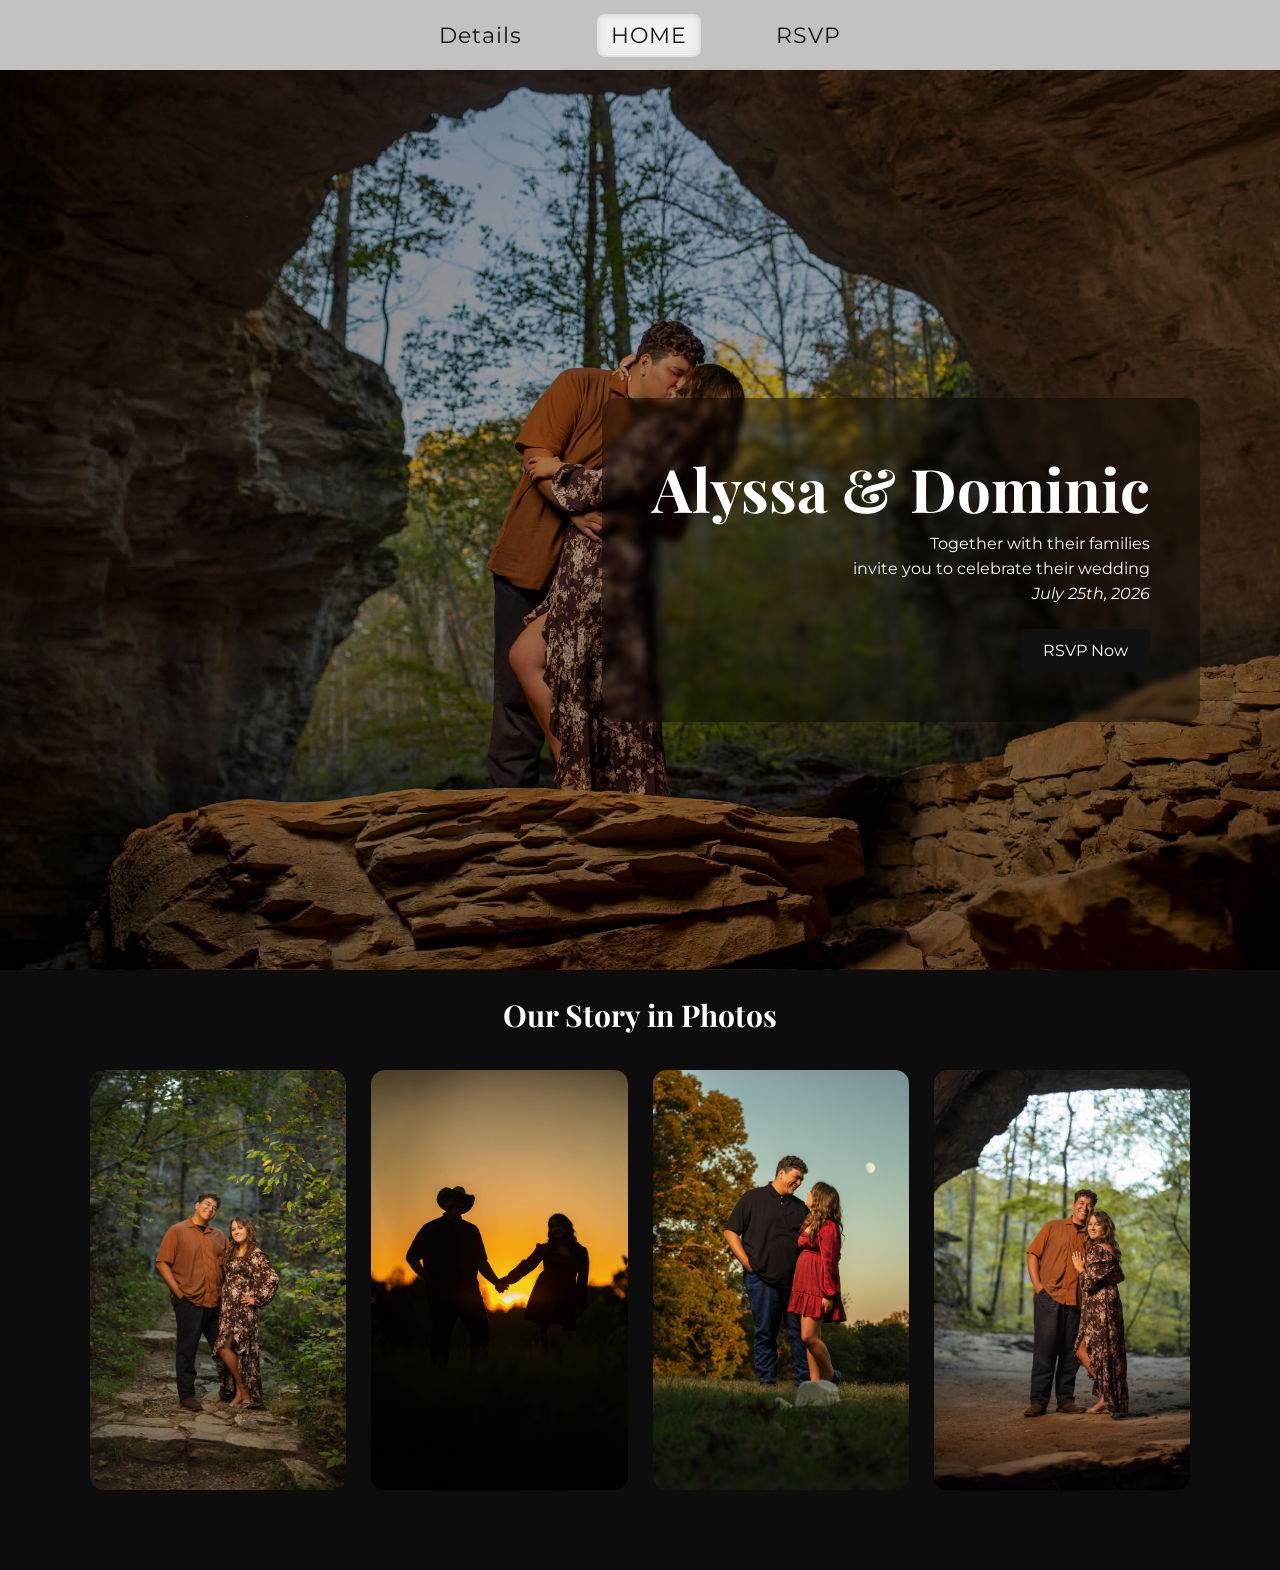
==== index.html @ 635eee93 "add full wedding site files" ====
<!DOCTYPE html>
<html lang="en">
<head>
  <meta charset="UTF-8">
  <link href="https://fonts.googleapis.com/css2?family=Playfair+Display:wght@400;600&family=Montserrat:wght@300;400;500&display=swap" rel="stylesheet">
  <title>Alyssa & Dominic</title>
  <link rel="stylesheet" href="styles.css">
</head>
<body>

  <nav class="navbar">
    <a href="details.html">Details</a>
    <a href="index.html" class="active">HOME</a>
    <a href="rsvp.html">RSVP</a>
  </nav>

  <!-- HERO -->
  <header class="hero">
    <div class="hero-overlay">
      <h1>Alyssa & Dominic</h1>
      <p>Together with their families</p>
      <p>invite you to celebrate their wedding</p>
      <p class="date">July 25th, 2026</p>
      <a class="btn" href="rsvp.html">RSVP Now</a>
    </div>
  </header>



  <!-- PHOTO GALLERY -->
  <section class="gallery">
    <h2>Our Story in Photos</h2>

    <div class="grid">
      <img src="forest engage.jpg" onclick="openLightbox(0)">
      <img src="silhouette.jpg" onclick="openLightbox(1)">
      <img src="moon.jpg" onclick="openLightbox(2)">
      <img src="cave engage.jpg" onclick="openLightbox(3)">
    </div>

  </section>
<div id="lightbox" onclick="closeLightbox()">
  <img id="lightbox-img">
</div>

<div id="lightbox" onclick="closeLightbox()">

  <span class="arrow left" onclick="event.stopPropagation(); changeImage(-1)">&#10094;</span>

  <img id="lightbox-img">

  <span class="arrow right" onclick="event.stopPropagation(); changeImage(1)">&#10095;</span>

</div>
</body>
</html>

<script>
const images = [
  "forest engage.jpg",
  "silhouette.jpg",
  "moon.jpg",
  "cave engage.jpg"
];

let currentIndex = 0;

function openLightbox(index) {
  currentIndex = index;

  const lightbox = document.getElementById("lightbox");
  const img = document.getElementById("lightbox-img");

  img.src = images[currentIndex];
  lightbox.style.display = "flex";

  setTimeout(() => {
    lightbox.classList.add("active");
  }, 10);
}

function closeLightbox() {
  const lightbox = document.getElementById("lightbox");

  lightbox.classList.remove("active");

  setTimeout(() => {
    lightbox.style.display = "none";
  }, 200);
}

function changeImage(direction) {
  currentIndex += direction;

  if (currentIndex < 0) {
    currentIndex = images.length - 1;
  } else if (currentIndex >= images.length) {
    currentIndex = 0;
  }

  const img = document.getElementById("lightbox-img");
  img.src = images[currentIndex];
}
</script>
---- styles.css ----
/* =========================
   GLOBAL STYLES
========================= */

body {
  margin: 0;
  padding-top: 70px;
  font-family: "Montserrat", sans-serif;
  background: #0d0d0d;
  color: #111;
}

/* subtle paper texture */
body::before {
  content: "";
  position: fixed;
  inset: 0;
  background-image: url("https://www.transparenttextures.com/patterns/paper-fibers.png");
  opacity: 0.12;
  pointer-events: none;
  z-index: -1;
}

h1,
h2 {
  font-family: "Playfair Display", serif;
}

/* =========================
   NAVBAR
========================= */

.navbar {
  height: 70px;
  display: flex;
  justify-content: center;
  align-items: center;
  gap: 75px;
  padding: 8px 14px;
  background: rgba(255,255,255,0.75);
  backdrop-filter: blur(8px);
  position: fixed;
  width: 100%;
  top: 0;
  z-index: 100;
  box-sizing: border-box;
}

.navbar a {
  text-decoration: none;
  color: #111;
  font-size: 22px;
  font-weight: 400;
  letter-spacing: 1px;
  transition: opacity 0.2s ease;
  position: relative;
}

.navbar a.active::after {
  content: "";
  position: absolute;
  left: 10%;
  bottom: 2px;
  width: 80%;
  height: 1px;
  background: #fff;
}

.navbar a:hover {
  opacity: 0.6;
  text-decoration: none;
}

.logo {
  font-weight: 600;
  font-size: 18px;
}

/* =========================
   HERO SECTION
========================= */

.hero {
  height: 100vh;
  padding-top: 80px;
  box-sizing: border-box;

  background:
    linear-gradient(rgba(0,0,0,0.35), rgba(0,0,0,0.35)),
    url("kiss\ engage.jpg");

  background-size: cover;
  background-position: center;

  display: flex;
  align-items: center;
  text-align: center;
  justify-content: flex-end;
  padding-right: 80px;
}

.hero-overlay {
  background: rgba(0,0,0,0.35);
  padding: 50px;
  border-radius: 14px;
  backdrop-filter: blur(3px);
  text-align: right;
}

.hero h1,
.hero p,
.date {
  color: white;
}

.hero h1 {
  font-size: 60px;
  margin: 0;
  color: #ffffff;
}

.hero p {
  margin: 6px 0;
  color: #ffffff;
}

.date {
  font-style: italic;
  color: #666;
}

/* =========================
   BUTTONS
========================= */

.btn {
  display: inline-block;
  margin-top: 20px;
  padding: 12px 22px;
  background: #111;
  color: white;
  text-decoration: none;
  border-radius: 6px;
  transition: background 0.2s ease;
}

.btn:hover {
  background: #333;
  text-decoration: none;
}

/* =========================
   INTRO SECTION
========================= */

.intro {
  padding: 40px 20px;
  text-align: center;
  animation: fadeIn 1s ease-out;
}

.intro p {
  max-width: 700px;
  margin: auto;
  line-height: 1.7;
  color: #444;
}

/* =========================
   PAGE LAYOUT
========================= */

.page {
  padding-top: 120px;
  display: flex;
  justify-content: center;
}

/* =========================
   CARDS
========================= */

.card {
  background: white;
  padding: 40px;
  width: 400px;
  border-radius: 14px;
  box-shadow: 0 8px 30px rgba(0,0,0,0.08);
  text-align: center;
  animation: fadeIn 1s ease-out;
}

.card.wide {
  width: 700px;
  text-align: left;
}

.card h1 {
  margin-bottom: 10px;
}

.card h2 {
  margin-top: 30px;
  color: #111;
}

.card p {
  color: #444;
  line-height: 1.7;
}

.subtitle {
  font-style: italic;
  color: #666;
}

.card ul {
  padding-left: 20px;
  line-height: 1.8;
}

/* =========================
   FORMS
========================= */

.card form {
  display: flex;
  flex-direction: column;
  gap: 10px;
  text-align: left;
}

.card input,
.card select {
  padding: 12px;
  border: 1px solid #ddd;
  border-radius: 6px;
  font-family: inherit;
  font-size: 14px;
}

.card button {
  margin-top: 10px;
  padding: 12px;
  background: #111;
  color: white;
  border: none;
  border-radius: 6px;
  cursor: pointer;
  transition: background 0.2s ease;
}

.card button:hover {
  background: #333;
}

#status {
  margin-top: 10px;
  color: #666;
  font-size: 14px;
}

/* =========================
   DIVIDERS
========================= */

hr {
  border: none;
  border-top: 1px solid #eee;
  margin: 25px 0;
}

/* =========================
   LINKS
========================= */

a {
  color: #111;
}

a:hover {
  text-decoration: underline;
}

/* =========================
   GALLERY
========================= */

.gallery {
  margin-top: -30px;
  padding: 30px 20px 80px;
  text-align: center;
  animation: fadeIn 1s ease-out;
}

.gallery h2 {
  margin-bottom: 35px;
  font-size: 30px;
  color:rgb(255, 255, 255)
}

.grid {
  display: grid;
  grid-template-columns: repeat(auto-fit, minmax(240px, 1fr));
  gap: 25px;
  max-width: 1100px;
  margin: auto;
}

.grid img {
  width: 100%;
  height: 420px;
  object-fit: cover;
  border-radius: 14px;
  cursor: pointer;
  transition: transform 0.3s ease;
}

.grid img:hover {
  transform: scale(1.03);
}

/* =========================
   LIGHTBOX
========================= */

#lightbox {
  position: fixed;
  inset: 0;
  background: rgba(0,0,0,0.88);
  display: none;
  align-items: center;
  justify-content: center;
  z-index: 9999;
}

#lightbox img {
  max-width: 85%;
  max-height: 85%;
  border-radius: 12px;
  box-shadow: 0 10px 40px rgba(0,0,0,0.5);
  transform: scale(0.7);
  opacity: 0;
  transition: all 0.25s ease;
}

#lightbox.active img {
  transform: scale(1);
  opacity: 1;
}

/* arrows */

.arrow {
  position: absolute;
  top: 50%;
  transform: translateY(-50%);
  font-size: 42px;
  color: white;
  cursor: pointer;
  user-select: none;
  padding: 10px;
  transition: 0.2s ease;
}

.arrow:hover {
  transform: translateY(-50%) scale(1.15);
}

.left {
  left: 30px;
}

.right {
  right: 30px;
}

/* =========================
   ANIMATIONS
========================= */

@keyframes fadeIn {
  from {
    opacity: 0;
    transform: translateY(15px);
  }

  to {
    opacity: 1;
    transform: translateY(0);
  }
}

.navbar a.active {
  background: rgba(255,255,255,0.15);
  border-radius: 8px;
  padding: 8px 14px;
  backdrop-filter: blur(5px);
}

/* =========================
   MOBILE
========================= */

@media (max-width: 600px) {

  .hero h1 {
    font-size: 40px;
  }

  .hero-overlay {
    padding: 35px 25px;
  }

  .card {
    width: 90%;
    padding: 30px;
  }

  .card.wide {
    width: 90%;
  }

  .navbar {
    gap: 15px;
  }

  .navbar a {
    font-size: 15px;
    padding: 0px 14px;
  }

  .grid {
    grid-template-columns: 1fr;
  }

  .grid img {
    height: 350px;
  }

  .arrow {
    font-size: 34px;
  }
}
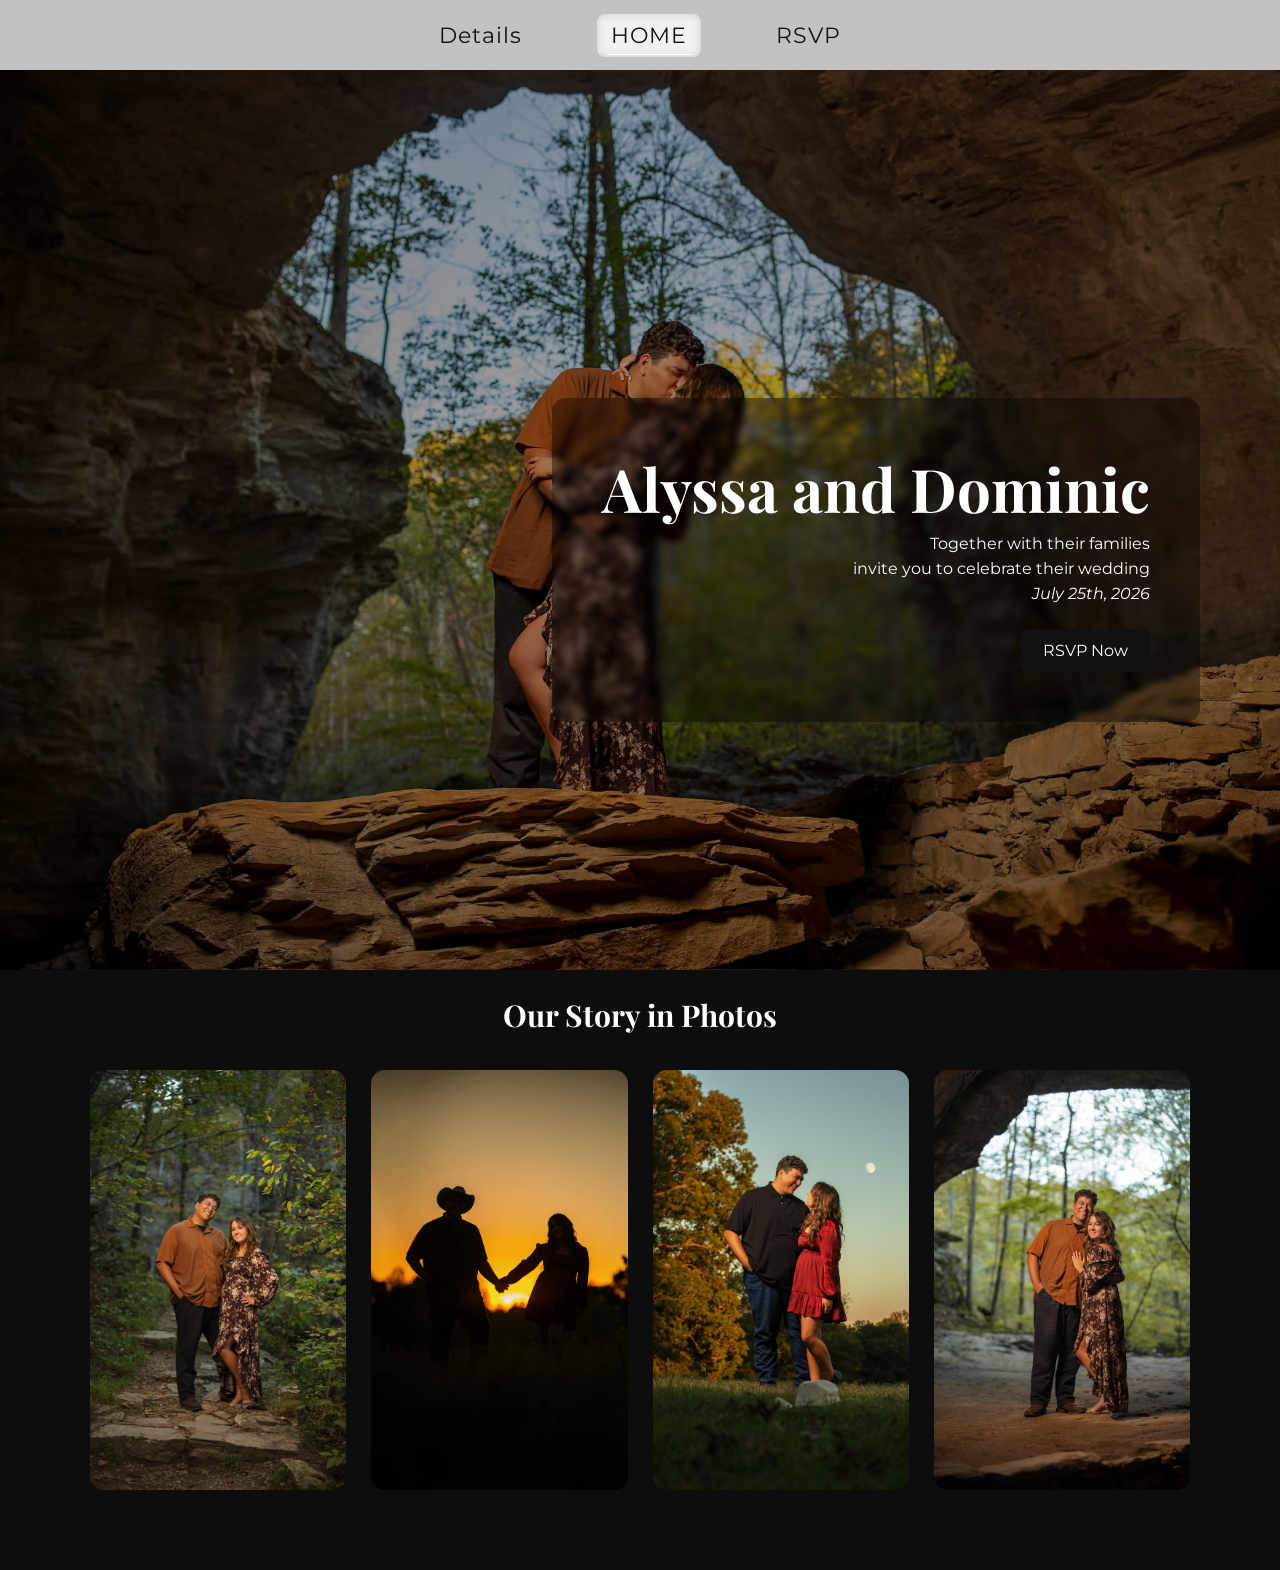
==== commit 2752cb3c: "and" ====
--- a/index.html
+++ b/index.html
@@ -17,7 +17,7 @@
   <!-- HERO -->
   <header class="hero">
     <div class="hero-overlay">
-      <h1>Alyssa & Dominic</h1>
+      <h1>Alyssa and Dominic</h1>
       <p>Together with their families</p>
       <p>invite you to celebrate their wedding</p>
       <p class="date">July 25th, 2026</p>
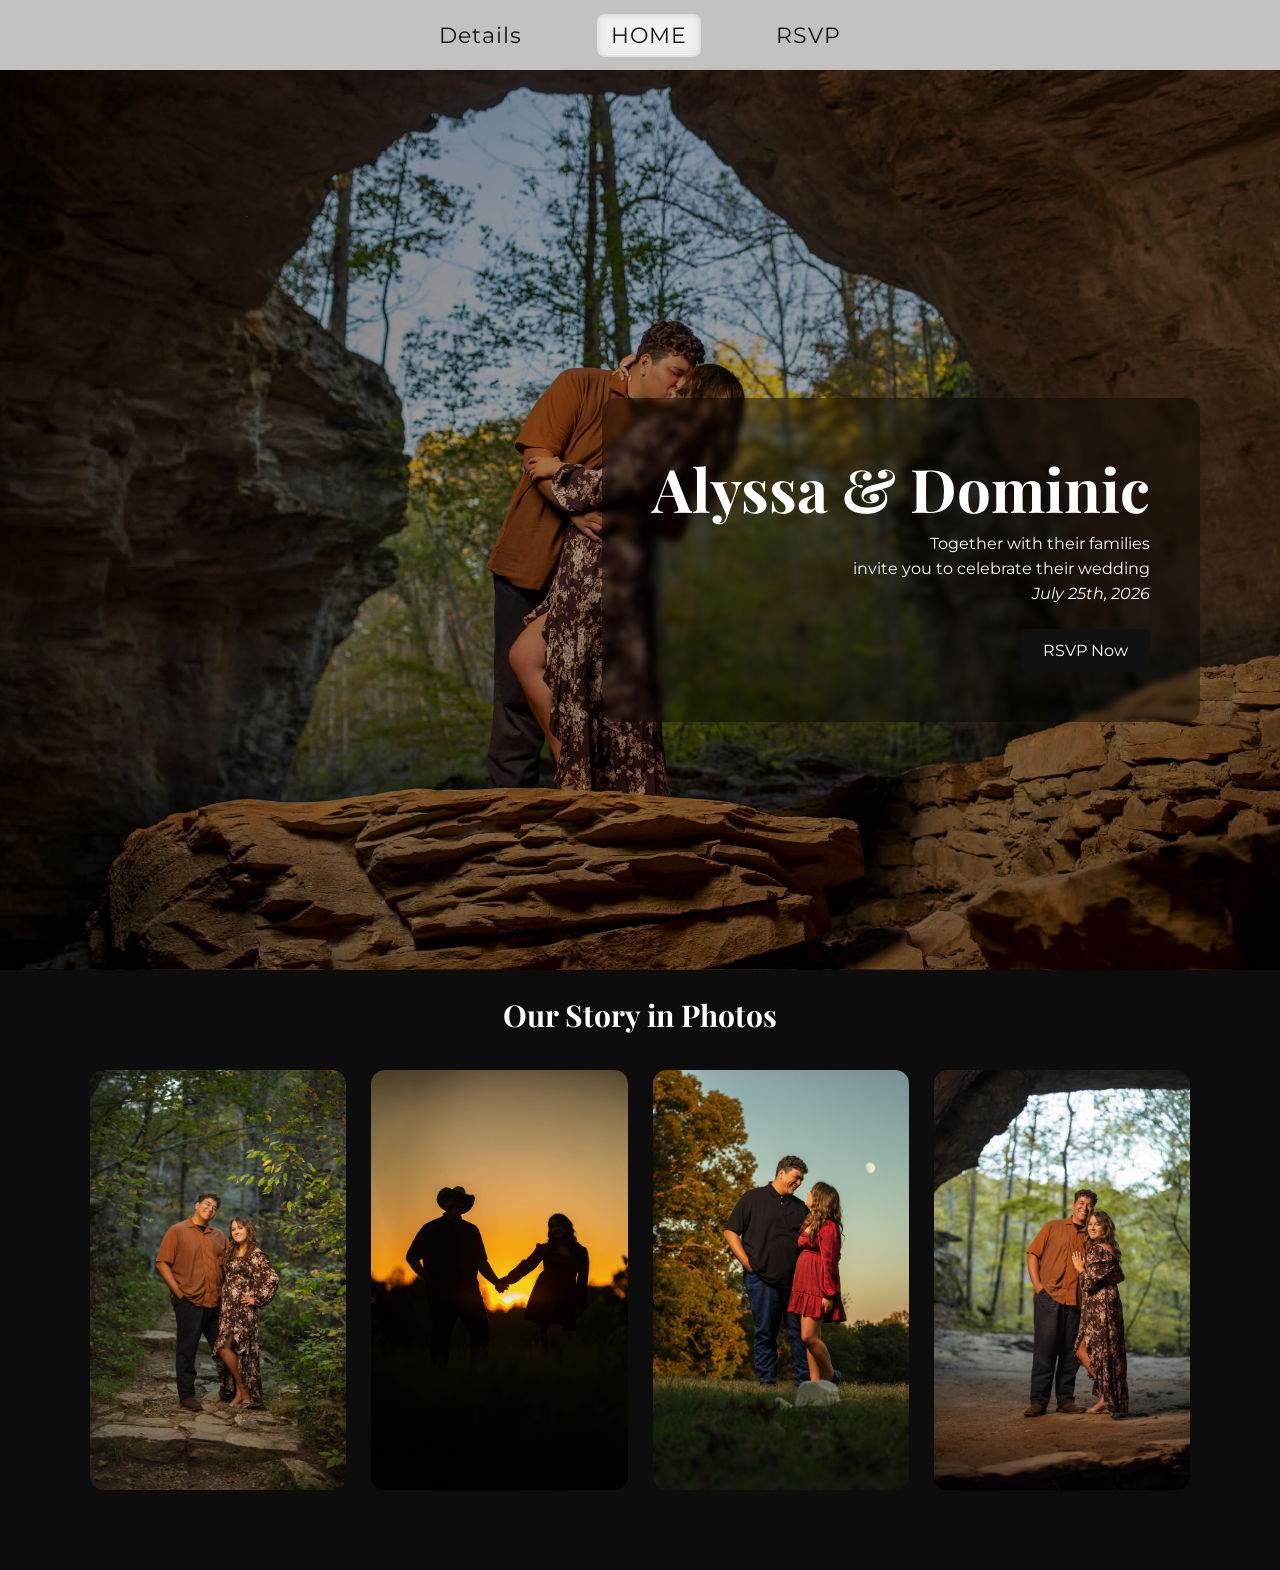
==== commit 55e9d220: "&" ====
--- a/index.html
+++ b/index.html
@@ -17,7 +17,7 @@
   <!-- HERO -->
   <header class="hero">
     <div class="hero-overlay">
-      <h1>Alyssa and Dominic</h1>
+      <h1>Alyssa & Dominic</h1>
       <p>Together with their families</p>
       <p>invite you to celebrate their wedding</p>
       <p class="date">July 25th, 2026</p>
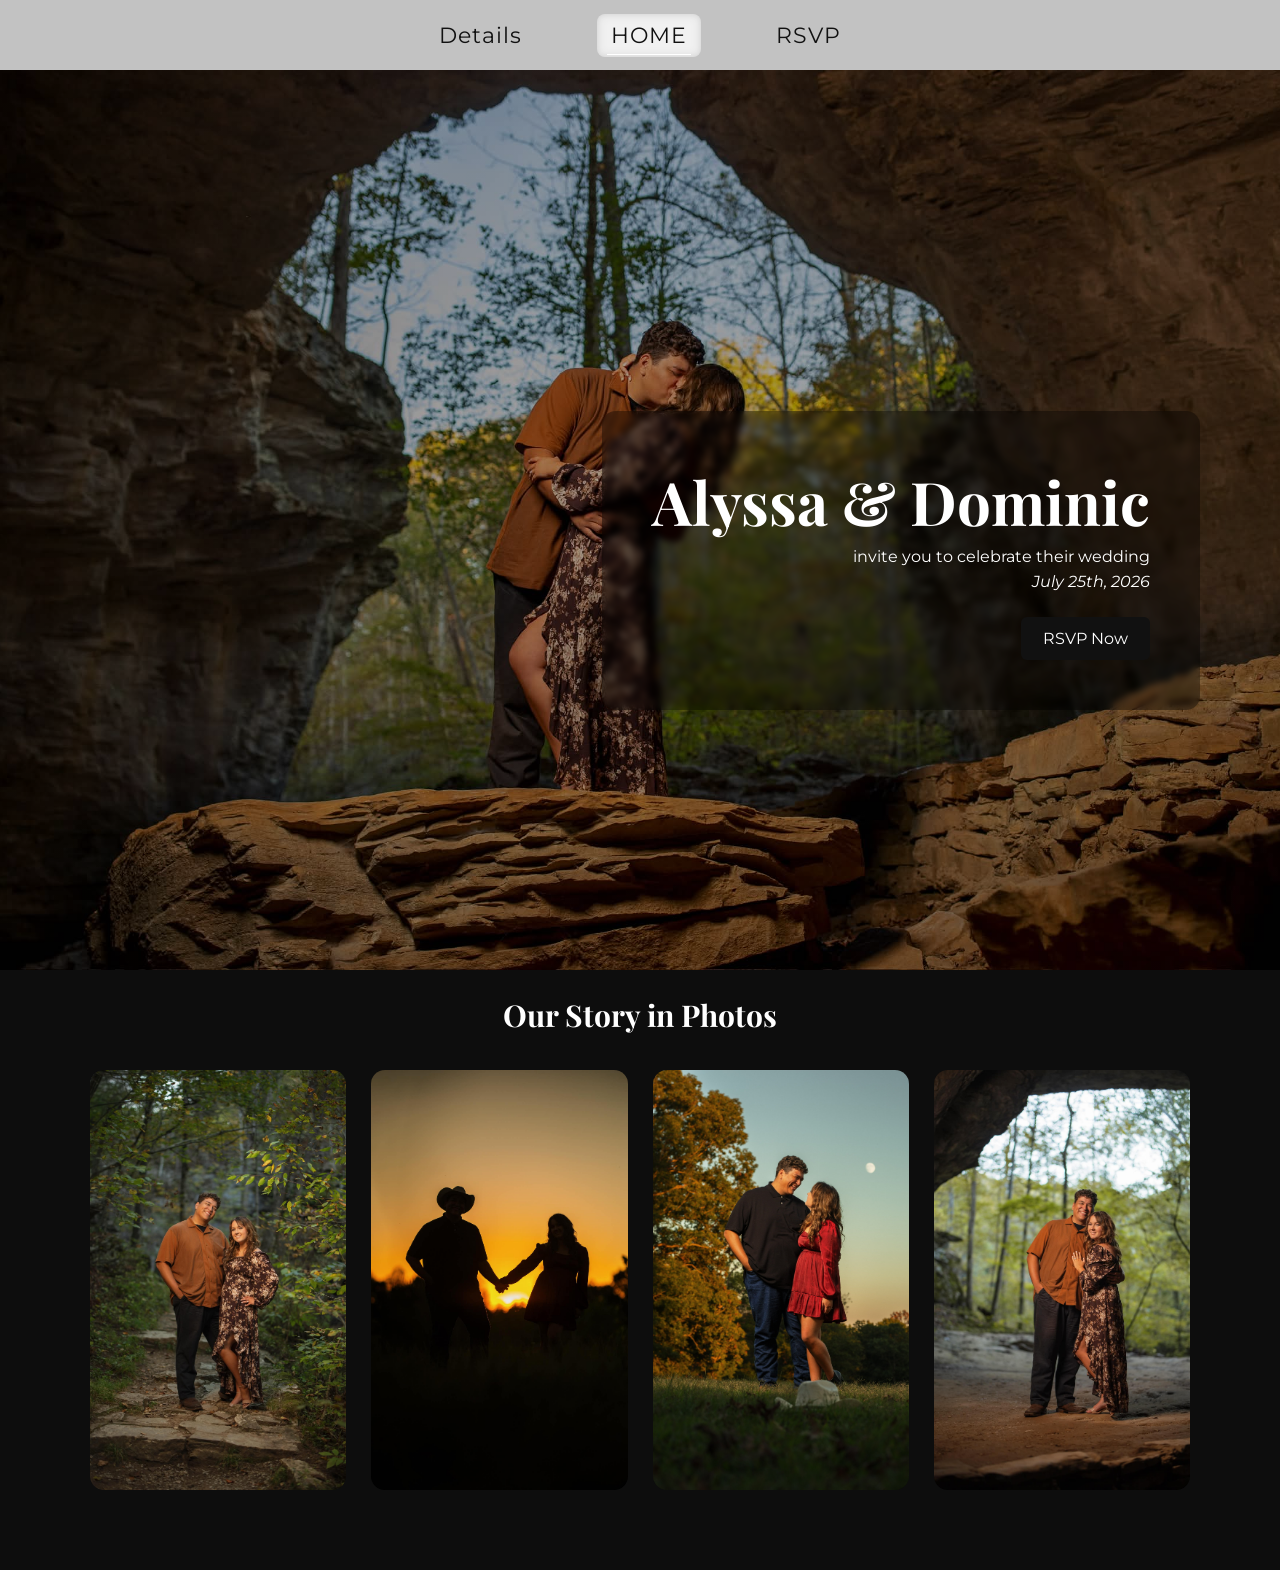
==== commit 6f3c82b7: "change" ====
--- a/index.html
+++ b/index.html
@@ -18,7 +18,6 @@
   <header class="hero">
     <div class="hero-overlay">
       <h1>Alyssa & Dominic</h1>
-      <p>Together with their families</p>
       <p>invite you to celebrate their wedding</p>
       <p class="date">July 25th, 2026</p>
       <a class="btn" href="rsvp.html">RSVP Now</a>
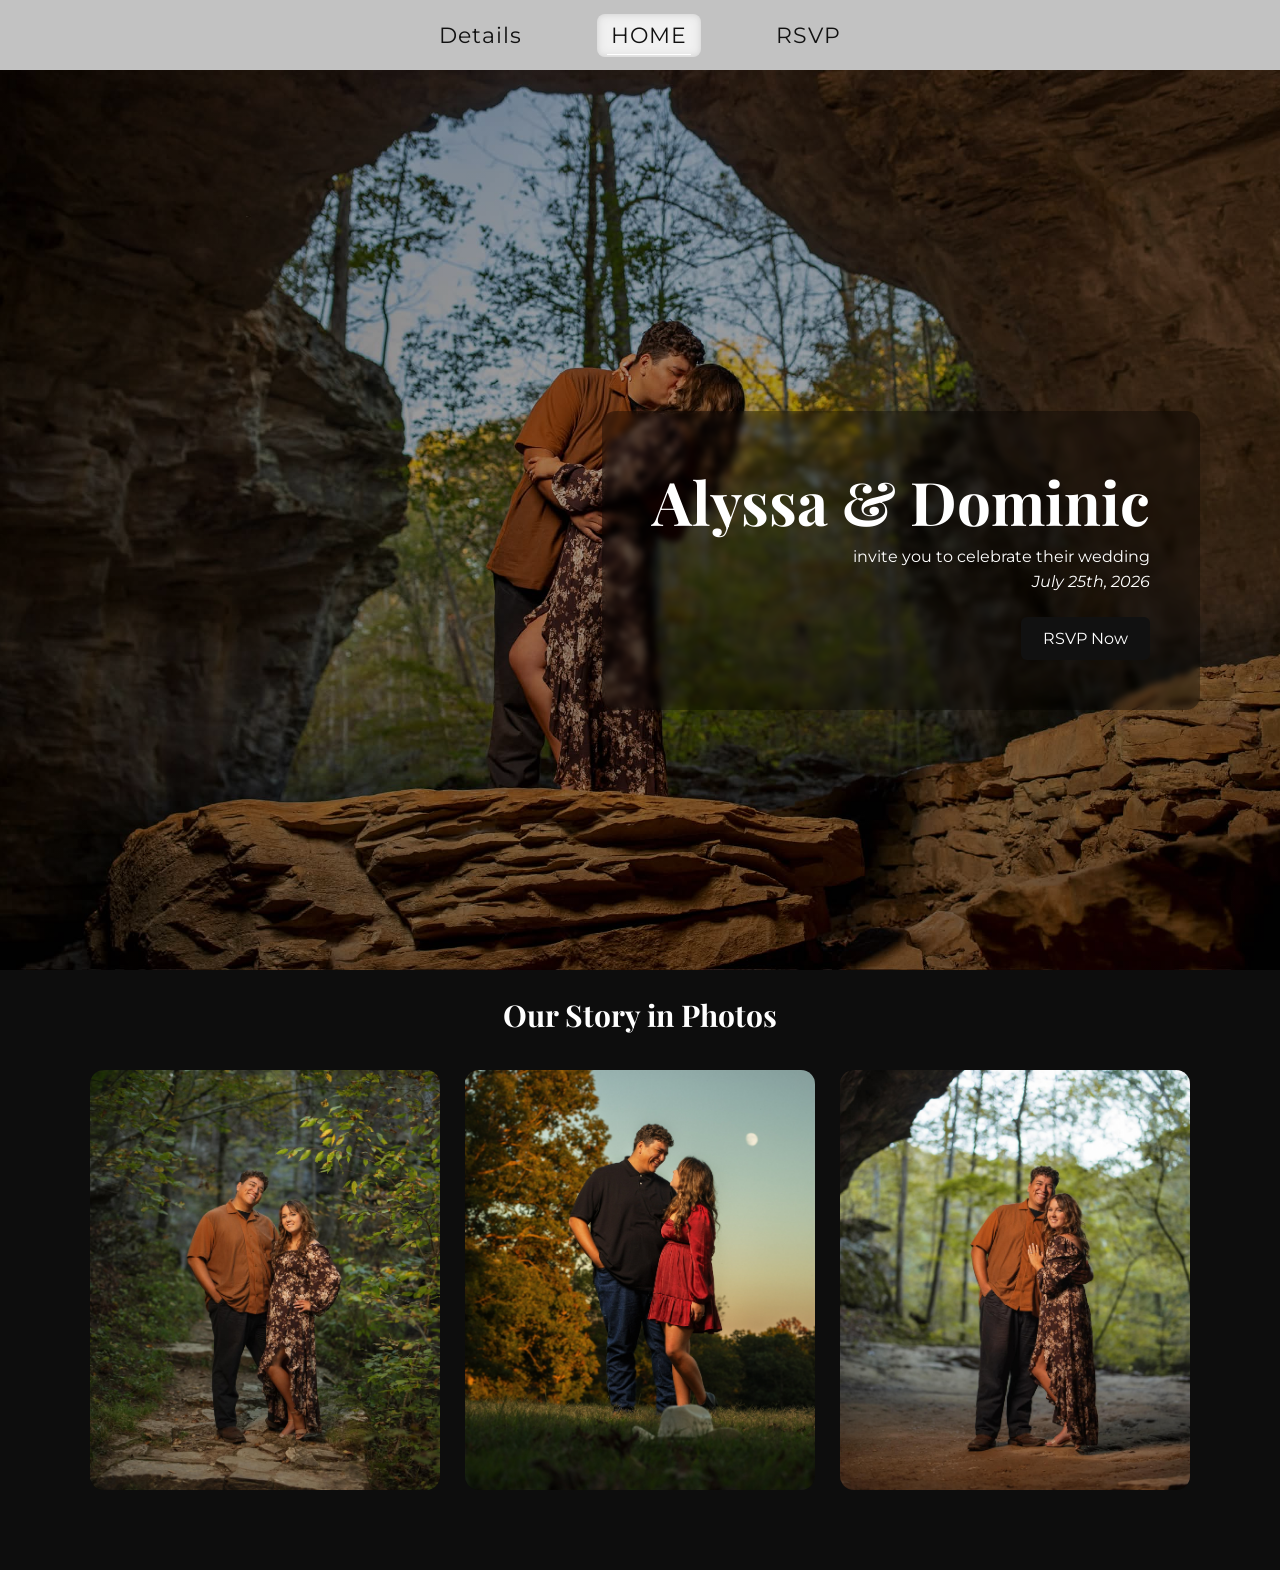
==== commit 660bfba5: "removed silouhette" ====
--- a/index.html
+++ b/index.html
@@ -32,9 +32,8 @@
 
     <div class="grid">
       <img src="forest engage.jpg" onclick="openLightbox(0)">
-      <img src="silhouette.jpg" onclick="openLightbox(1)">
-      <img src="moon.jpg" onclick="openLightbox(2)">
-      <img src="cave engage.jpg" onclick="openLightbox(3)">
+      <img src="moon.jpg" onclick="openLightbox(1)">
+      <img src="cave engage.jpg" onclick="openLightbox(2)">
     </div>
 
   </section>
@@ -57,7 +56,6 @@
 <script>
 const images = [
   "forest engage.jpg",
-  "silhouette.jpg",
   "moon.jpg",
   "cave engage.jpg"
 ];
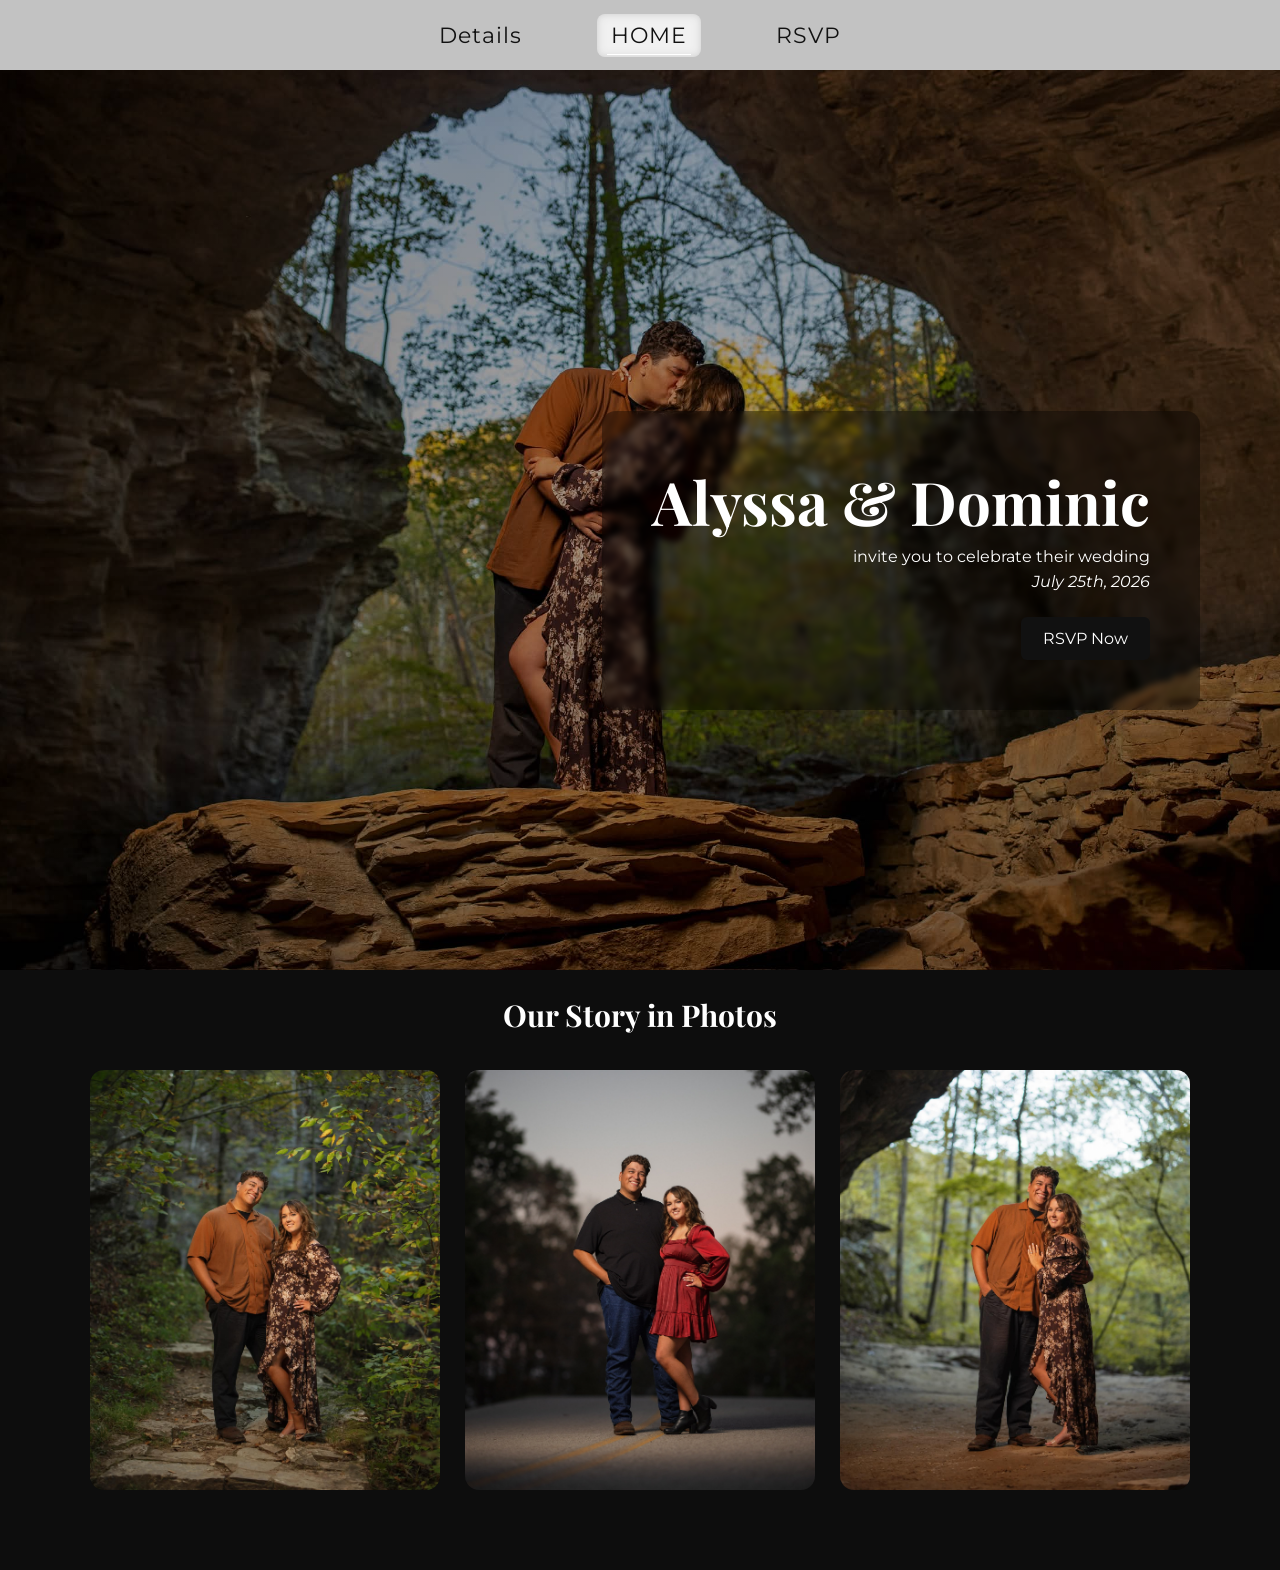
==== commit ffb4caf5: "road pic" ====
--- a/index.html
+++ b/index.html
@@ -32,7 +32,7 @@
 
     <div class="grid">
       <img src="forest engage.jpg" onclick="openLightbox(0)">
-      <img src="moon.jpg" onclick="openLightbox(1)">
+      <img src="road.jpg" onclick="openLightbox(1)">
       <img src="cave engage.jpg" onclick="openLightbox(2)">
     </div>
 
@@ -56,7 +56,7 @@
 <script>
 const images = [
   "forest engage.jpg",
-  "moon.jpg",
+  "road.jpg",
   "cave engage.jpg"
 ];
 
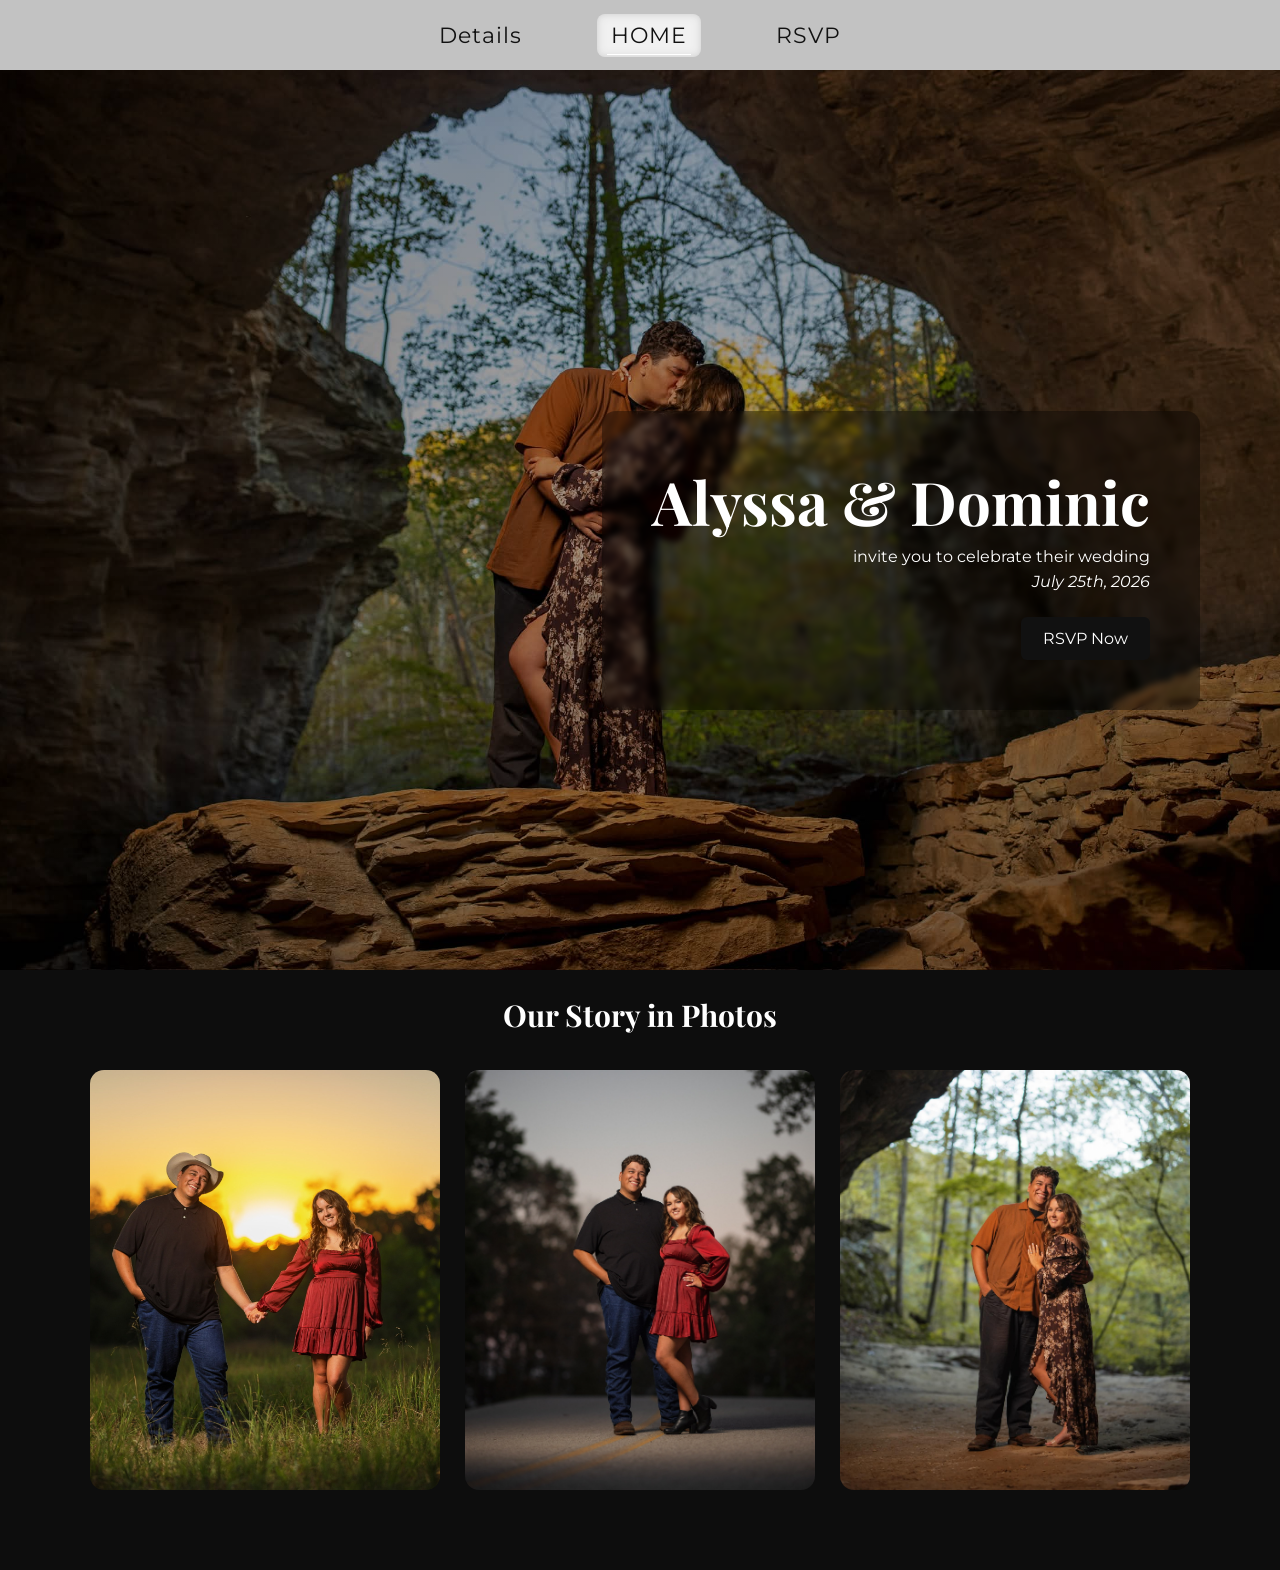
==== commit 2eee235b: "change left photo on index" ====
--- a/index.html
+++ b/index.html
@@ -31,7 +31,7 @@
     <h2>Our Story in Photos</h2>
 
     <div class="grid">
-      <img src="forest engage.jpg" onclick="openLightbox(0)">
+      <img src="handsheld.jpg" onclick="openLightbox(0)">
       <img src="road.jpg" onclick="openLightbox(1)">
       <img src="cave engage.jpg" onclick="openLightbox(2)">
     </div>
@@ -55,7 +55,7 @@
 
 <script>
 const images = [
-  "forest engage.jpg",
+  "handsheld.jpg",
   "road.jpg",
   "cave engage.jpg"
 ];
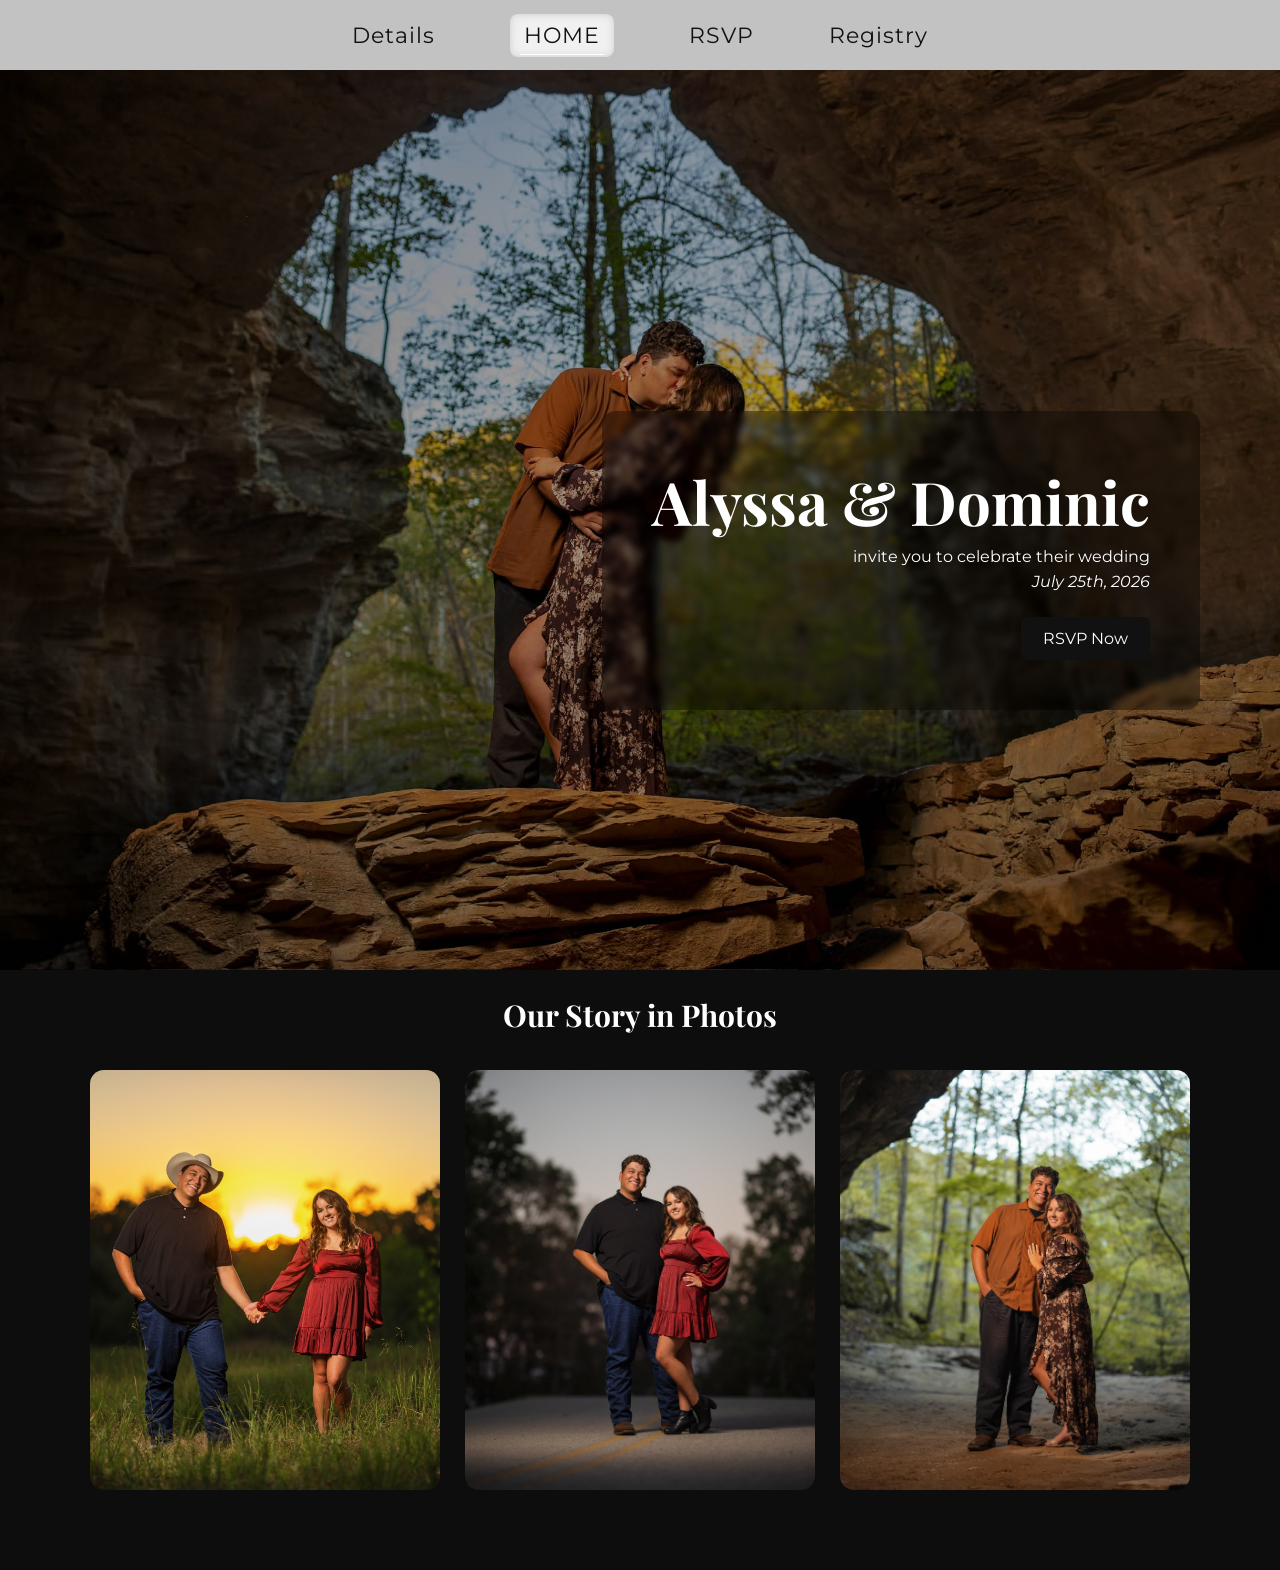
==== commit 12bf7745: "added back registry + venmo qr code" ====
--- a/index.html
+++ b/index.html
@@ -12,6 +12,7 @@
     <a href="details.html">Details</a>
     <a href="index.html" class="active">HOME</a>
     <a href="rsvp.html">RSVP</a>
+    <a href="registry.html">Registry</a>
   </nav>
 
   <!-- HERO -->
--- a/styles.css
+++ b/styles.css
@@ -441,4 +441,18 @@
   .arrow {
     font-size: 34px;
   }
-}+}
+
+.venmo-section {
+  margin-top: 35px;
+  text-align: center;
+}
+
+.venmo-section img {
+  width: 260px;
+  max-width: 100%;
+  border-radius: 14px;
+  background: white;
+  padding: 12px;
+  box-shadow: 0 8px 30px rgba(0,0,0,0.08);
+}
